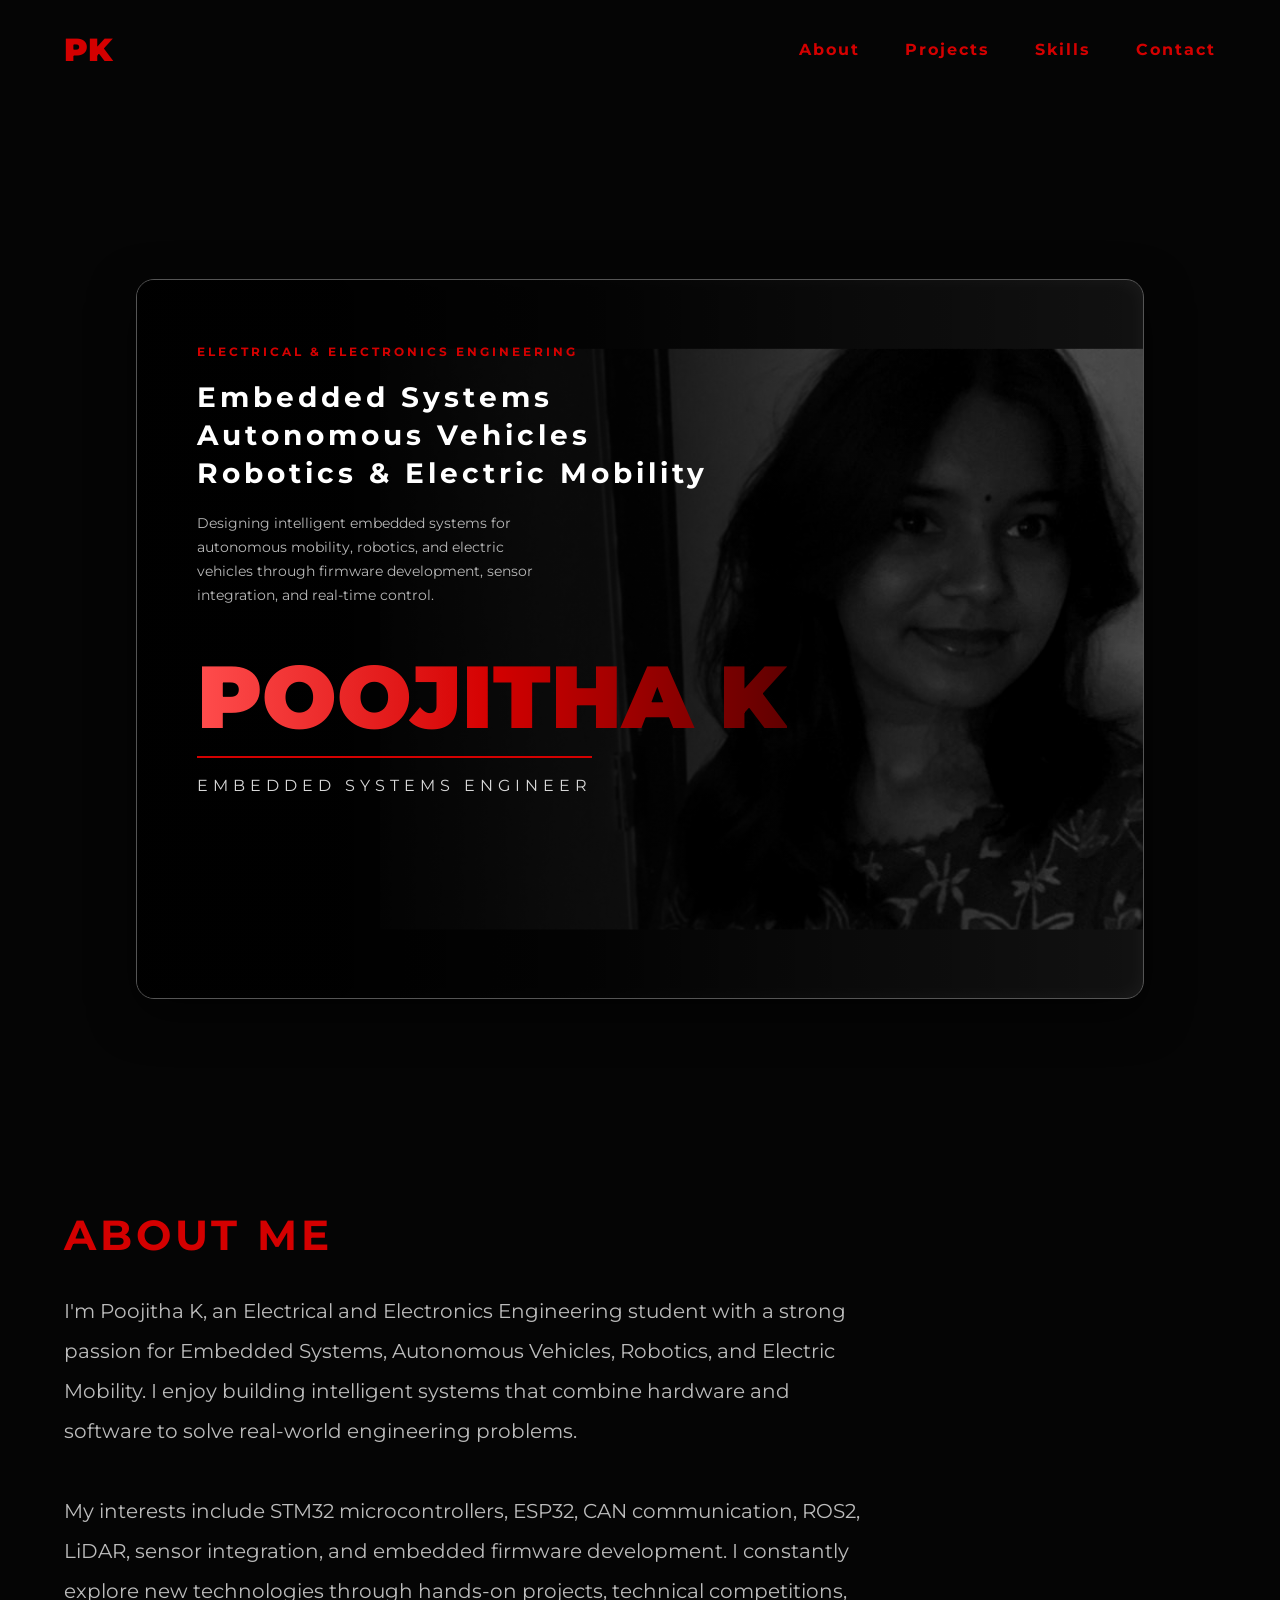
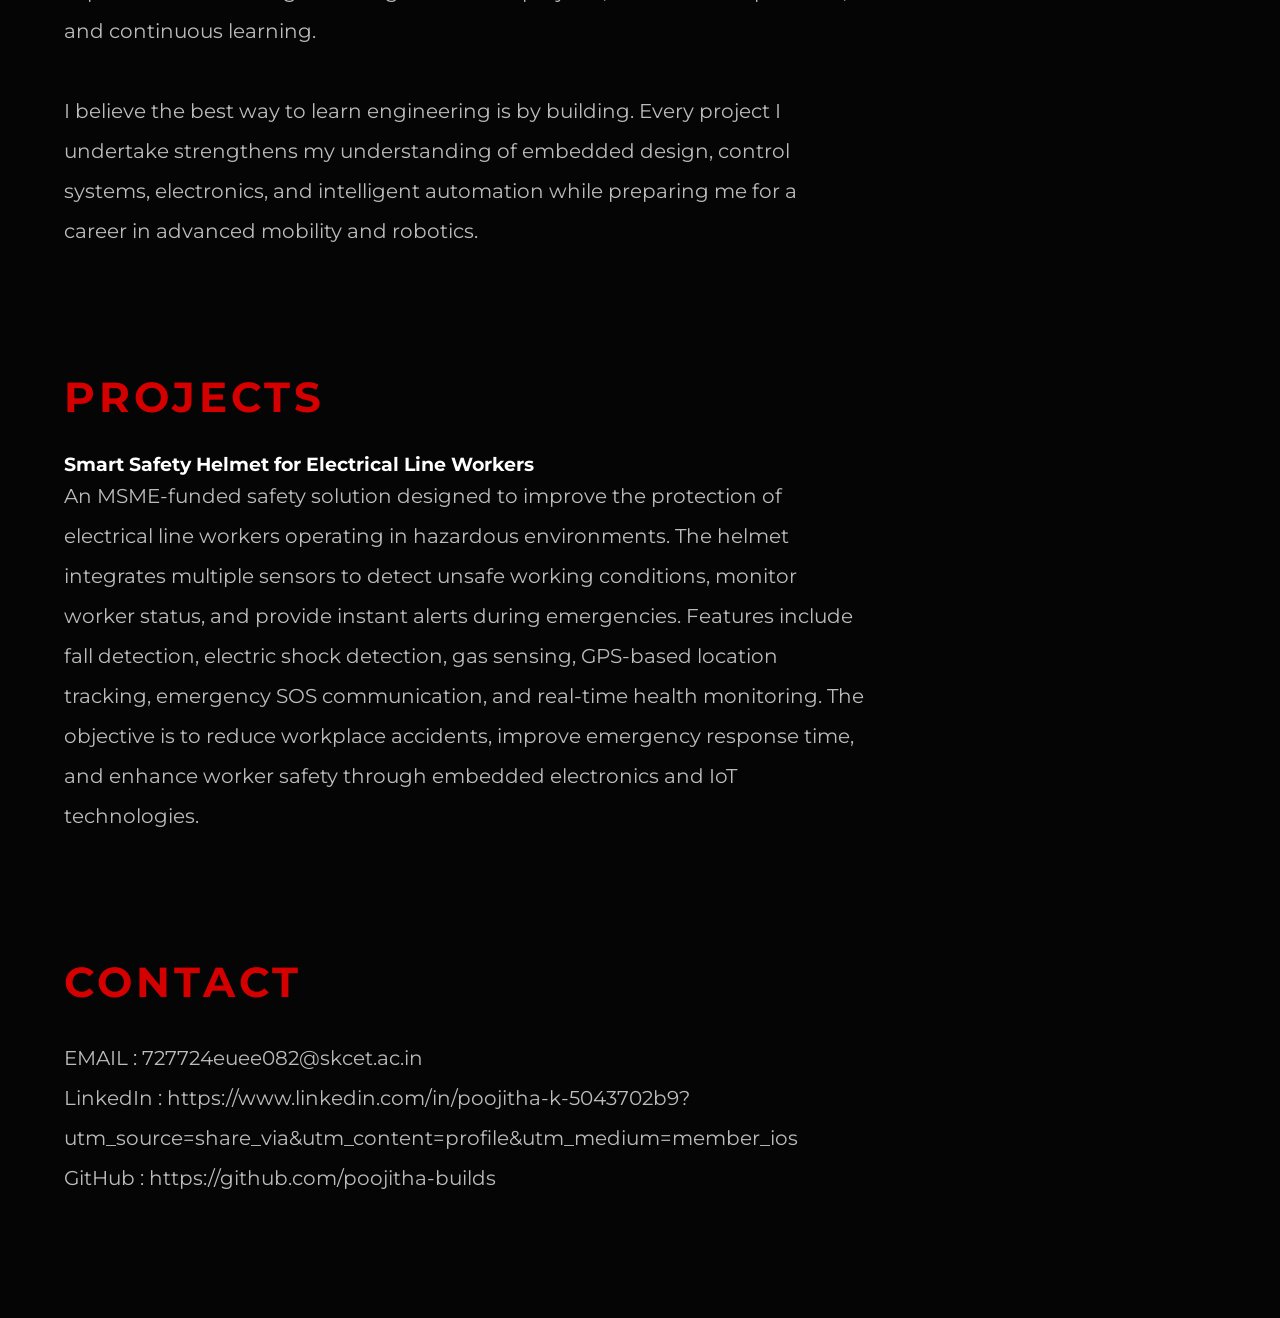
==== index.html @ c7d70cdf "Rename portfolio.html to index.html" ====
<!DOCTYPE html>
<html lang="en">
<head>
<meta charset="UTF-8">
<meta name="viewport" content="width=device-width, initial-scale=1.0">
<title>Poojitha Portfolio</title>

<link rel="stylesheet" href="style.css">

<link href="https://fonts.googleapis.com/css2?family=Montserrat:wght@300;500;700;900&display=swap" rel="stylesheet">

</head>

<body>

<nav>
    <h3>PK</h3>

    <ul>
        <li>About</li>
        <li>Projects</li>
        <li>Skills</li>
        <li>Contact</li>
    </ul>
</nav>


<section class="hero">

    <div class="hero-card">

        <img src="images/profile.jpeg" class="bg-image" alt="Profile">

        <div class="shade"></div>

        <div class="text">

    <p class="role">ELECTRICAL & ELECTRONICS ENGINEERING</p>

    <h2>
        Embedded Systems<br>
        Autonomous Vehicles<br>
        Robotics & Electric Mobility
    </h2>

    <p class="desc">
Designing intelligent embedded systems for autonomous mobility, robotics, and electric vehicles through firmware development, sensor integration, and real-time control.
</p>
    <h1>POOJITHA K</h1>

    <p class="designation">
        EMBEDDED SYSTEMS ENGINEER
    </p>

</div>
    </div>

</section>

<section id="about">
    <h2>ABOUT ME</h2>

    <p>
        I'm Poojitha K, an Electrical and Electronics Engineering student with a strong passion for Embedded Systems, Autonomous Vehicles, Robotics, and Electric Mobility. I enjoy building intelligent systems that combine hardware and software to solve real-world engineering problems.
        <br><br>
        My interests include STM32 microcontrollers, ESP32, CAN communication, ROS2, LiDAR, sensor integration, and embedded firmware development. I constantly explore new technologies through hands-on projects, technical competitions, and continuous learning.
        <br><br>
        I believe the best way to learn engineering is by building. Every project I undertake strengthens my understanding of embedded design, control systems, electronics, and intelligent automation while preparing me for a career in advanced mobility and robotics.
    </p>
</section>


<section id="projects">

<h2>PROJECTS</h2>

<div class="project">

<h3>Smart Safety Helmet for Electrical Line Workers</h3>

<p>

An MSME-funded safety solution designed to improve the protection of electrical line workers operating in hazardous environments.

The helmet integrates multiple sensors to detect unsafe working conditions, monitor worker status, and provide instant alerts during emergencies. Features include fall detection, electric shock detection, gas sensing, GPS-based location tracking, emergency SOS communication, and real-time health monitoring.

The objective is to reduce workplace accidents, improve emergency response time, and enhance worker safety through embedded electronics and IoT technologies.

</p>

</div>

</section>

<section id="contact">

<h2>CONTACT</h2>

<p>

EMAIL : 727724euee082@skcet.ac.in

</p>

<p>

LinkedIn : https://www.linkedin.com/in/poojitha-k-5043702b9?utm_source=share_via&utm_content=profile&utm_medium=member_ios

</p>

<p>

GitHub : https://github.com/poojitha-builds

</p>

</section>

</body>
</html>
---- style.css ----
*{
    margin:0;
    padding:0;
    box-sizing:border-box;
    font-family:Montserrat,sans-serif;
}

body{
    background:#050505;
    color:white;
    overflow-x:hidden;
}
section{

width:90%;

max-width:1200px;

margin:120px auto;

}
section h2{

font-size:42px; 

margin-bottom:30px;

color:#d40000;

letter-spacing:4px;

}
section p{

font-size:20px;

line-height:2;

color:#bcbcbc;

max-width:800px;

}

/* HERO */

.hero{
    width:100%;
    height:100vh;

    display:flex;
    justify-content:center;
    align-items:center;

    padding:40px;
}

.hero-card{

    position:relative;

    width:90%;
    max-width:1450px;

    height:80vh;

    overflow:hidden;

    border-radius:18px;

    border:1px solid #555;

    background:#111;

    box-shadow:
    0 15px 45px rgba(0,0,0,.6),
    inset 0 0 20px rgba(255,255,255,.05);

}

/* YOUR PHOTO */

.bg-image{
    position:absolute;

    top:50%;
    right:-3%;

    width:55%;
    height:auto;
    z-index:1;

    transform:translateY(-50%) rotate(-90deg) scale(1.05);

    transform-origin:center;

    object-fit:cover;

    filter:grayscale(100%)
           brightness(0.55)
           contrast(1.1);
}

/* DARK FADE */

.shade{

position:absolute;

inset:0;
z-index:2;

background:linear-gradient(

90deg,

rgba(0,0,0,.98) 20%,

rgba(0,0,0,.82) 45%,

rgba(0,0,0,.35) 75%,

transparent 100%

);

}

/* TEXT */

.text{

    position:absolute;

    left:60px;
    top:60px;

    width:590px;

    z-index:10;

}
.role{

    color:#d40000;

    font-size:12px;

    font-weight:700;

    letter-spacing:3px;

    margin-bottom:15px;

}
.text h2{

    color:white;

    font-size:28px;

    line-height:1.35;

    font-weight:700;

    margin-bottom:20px;

}
.desc{

    color:#b8b8b8;

    font-size:14px;

    line-height:1.7;

    width:360px;

    margin-bottom:45px;

}
.text h1{

    font-size:88px;

    line-height:1;

    font-weight:900;
    white-space:nowrap; 

    background:linear-gradient(
        90deg,
        #ff4d4d,
        #d40000,
        #600000
    );

    -webkit-background-clip:text;
    -webkit-text-fill-color:transparent;

    margin-bottom:15px;

}
.designation{

    display:inline-block;

    color:#d8d8d8;

    font-size:16px;

    letter-spacing:5px;

    border-top:2px solid #d40000;

    padding-top:12px;

}
nav{
    width:90%;
    max-width:1450px;
    margin:30px auto;

    display:flex;
    justify-content:space-between;
    align-items:center;
}

nav h3{
    color:#d40000;
    font-size:32px;
    font-weight:900;
}

nav ul{
    display:flex;
    list-style:none;
    gap:45px;
}

nav ul li{

    color:#d40000;

    font-weight:700;

    letter-spacing:2px;

    cursor:pointer;

    transition:.3s;
}

nav ul li:hover{

    color:white;

}
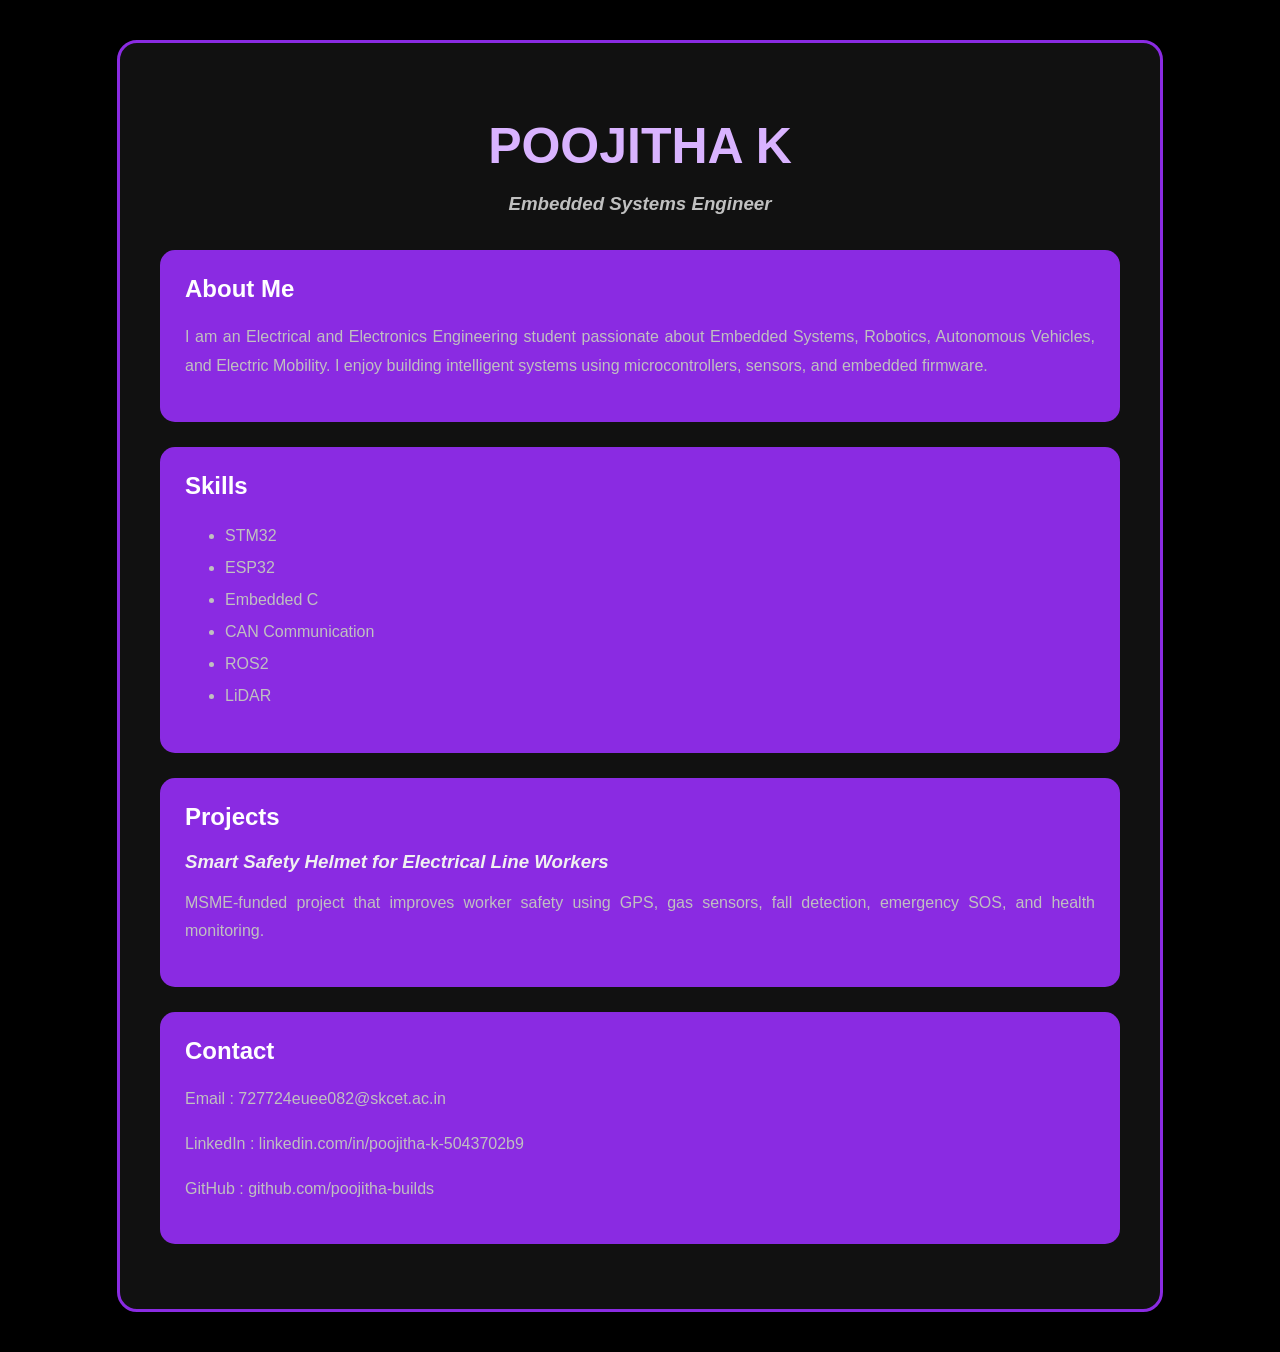
==== commit 113a1cf6: "Add files via upload" ====
--- a/index.html
+++ b/index.html
@@ -1,120 +1,60 @@
 <!DOCTYPE html>
-<html lang="en">
+<html>
 <head>
-<meta charset="UTF-8">
-<meta name="viewport" content="width=device-width, initial-scale=1.0">
-<title>Poojitha Portfolio</title>
-
-<link rel="stylesheet" href="style.css">
-
-<link href="https://fonts.googleapis.com/css2?family=Montserrat:wght@300;500;700;900&display=swap" rel="stylesheet">
-
+    <title>Poojitha Portfolio</title>
+    <link rel="stylesheet" href="style.css">
 </head>
-
 <body>
 
-<nav>
-    <h3>PK</h3>
+<div class="main-box">
 
-    <ul>
-        <li>About</li>
-        <li>Projects</li>
-        <li>Skills</li>
-        <li>Contact</li>
-    </ul>
-</nav>
+    <h1>POOJITHA K</h1>
+    <h3>Embedded Systems Engineer</h3>
 
+    <div class="card">
+        <h2>About Me</h2>
 
-<section class="hero">
-
-    <div class="hero-card">
-
-        <img src="images/profile.jpeg" class="bg-image" alt="Profile">
-
-        <div class="shade"></div>
-
-        <div class="text">
-
-    <p class="role">ELECTRICAL & ELECTRONICS ENGINEERING</p>
-
-    <h2>
-        Embedded Systems<br>
-        Autonomous Vehicles<br>
-        Robotics & Electric Mobility
-    </h2>
-
-    <p class="desc">
-Designing intelligent embedded systems for autonomous mobility, robotics, and electric vehicles through firmware development, sensor integration, and real-time control.
-</p>
-    <h1>POOJITHA K</h1>
-
-    <p class="designation">
-        EMBEDDED SYSTEMS ENGINEER
-    </p>
-
-</div>
+        <p>
+            I am an Electrical and Electronics Engineering student passionate
+            about Embedded Systems, Robotics, Autonomous Vehicles, and Electric
+            Mobility. I enjoy building intelligent systems using
+            microcontrollers, sensors, and embedded firmware.
+        </p>
     </div>
 
-</section>
+    <div class="card">
+        <h2>Skills</h2>
 
-<section id="about">
-    <h2>ABOUT ME</h2>
+        <ul>
+            <li>STM32</li>
+            <li>ESP32</li>
+            <li>Embedded C</li>
+            <li>CAN Communication</li>
+            <li>ROS2</li>
+            <li>LiDAR</li>
+        </ul>
+    </div>
 
-    <p>
-        I'm Poojitha K, an Electrical and Electronics Engineering student with a strong passion for Embedded Systems, Autonomous Vehicles, Robotics, and Electric Mobility. I enjoy building intelligent systems that combine hardware and software to solve real-world engineering problems.
-        <br><br>
-        My interests include STM32 microcontrollers, ESP32, CAN communication, ROS2, LiDAR, sensor integration, and embedded firmware development. I constantly explore new technologies through hands-on projects, technical competitions, and continuous learning.
-        <br><br>
-        I believe the best way to learn engineering is by building. Every project I undertake strengthens my understanding of embedded design, control systems, electronics, and intelligent automation while preparing me for a career in advanced mobility and robotics.
-    </p>
-</section>
+    <div class="card">
+        <h2>Projects</h2>
 
+        <h3>Smart Safety Helmet for Electrical Line Workers</h3>
 
-<section id="projects">
+        <p>
+            MSME-funded project that improves worker safety using GPS,
+            gas sensors, fall detection, emergency SOS, and health monitoring.
+        </p>
+    </div>
 
-<h2>PROJECTS</h2>
+    <div class="card">
+        <h2>Contact</h2>
 
-<div class="project">
-
-<h3>Smart Safety Helmet for Electrical Line Workers</h3>
-
-<p>
-
-An MSME-funded safety solution designed to improve the protection of electrical line workers operating in hazardous environments.
-
-The helmet integrates multiple sensors to detect unsafe working conditions, monitor worker status, and provide instant alerts during emergencies. Features include fall detection, electric shock detection, gas sensing, GPS-based location tracking, emergency SOS communication, and real-time health monitoring.
-
-The objective is to reduce workplace accidents, improve emergency response time, and enhance worker safety through embedded electronics and IoT technologies.
-
-</p>
+        <p>Email : 727724euee082@skcet.ac.in</p>
+        <p>LinkedIn : linkedin.com/in/poojitha-k-5043702b9</p>
+        <p>GitHub : github.com/poojitha-builds</p>
+    </div>
 
 </div>
 
-</section>
-
-<section id="contact">
-
-<h2>CONTACT</h2>
-
-<p>
-
-EMAIL : 727724euee082@skcet.ac.in
-
-</p>
-
-<p>
-
-LinkedIn : https://www.linkedin.com/in/poojitha-k-5043702b9?utm_source=share_via&utm_content=profile&utm_medium=member_ios
-
-</p>
-
-<p>
-
-GitHub : https://github.com/poojitha-builds
-
-</p>
-
-</section>
-
 </body>
-</html>
+</html>
--- a/style.css
+++ b/style.css
@@ -1,258 +1,73 @@
-*{
+body{
     margin:0;
-    padding:0;
-    box-sizing:border-box;
-    font-family:Montserrat,sans-serif;
+    background:#000;
+    font-family:Verdana,sans-serif;
+    color:white;
 }
 
-body{
-    background:#050505;
-    color:white;
-    overflow-x:hidden;
-}
-section{
+/* Main Portfolio Box */
 
-width:90%;
-
-max-width:1200px;
-
-margin:120px auto;
-
-}
-section h2{
-
-font-size:42px; 
-
-margin-bottom:30px;
-
-color:#d40000;
-
-letter-spacing:4px;
-
-}
-section p{
-
-font-size:20px;
-
-line-height:2;
-
-color:#bcbcbc;
-
-max-width:800px;
-
+.main-box{
+    width:75%;
+    margin:40px auto;
+    padding:40px;
+    background:#111;
+    border:3px solid #8A2BE2;
+    border-radius:20px;
 }
 
-/* HERO */
+/* Name */
 
-.hero{
-    width:100%;
-    height:100vh;
-
-    display:flex;
-    justify-content:center;
-    align-items:center;
-
-    padding:40px;
+h1{
+    text-align:center;
+    color:#d9b3ff;
+    font-size:50px;
+    margin-bottom:8px;
 }
 
-.hero-card{
+/* Designation */
 
-    position:relative;
-
-    width:90%;
-    max-width:1450px;
-
-    height:80vh;
-
-    overflow:hidden;
-
-    border-radius:18px;
-
-    border:1px solid #555;
-
-    background:#111;
-
-    box-shadow:
-    0 15px 45px rgba(0,0,0,.6),
-    inset 0 0 20px rgba(255,255,255,.05);
-
+h3{
+    text-align:center;
+    color:silver;
+    font-style:italic;
+    margin-bottom:35px;
 }
 
-/* YOUR PHOTO */
+/* Section Cards */
 
-.bg-image{
-    position:absolute;
-
-    top:50%;
-    right:-3%;
-
-    width:55%;
-    height:auto;
-    z-index:1;
-
-    transform:translateY(-50%) rotate(-90deg) scale(1.05);
-
-    transform-origin:center;
-
-    object-fit:cover;
-
-    filter:grayscale(100%)
-           brightness(0.55)
-           contrast(1.1);
+.card{
+    background:#8A2BE2;
+    color:white;
+    padding:25px;
+    margin:25px 0;
+    border-radius:15px;
 }
 
-/* DARK FADE */
+/* Headings */
 
-.shade{
-
-position:absolute;
-
-inset:0;
-z-index:2;
-
-background:linear-gradient(
-
-90deg,
-
-rgba(0,0,0,.98) 20%,
-
-rgba(0,0,0,.82) 45%,
-
-rgba(0,0,0,.35) 75%,
-
-transparent 100%
-
-);
-
+.card h2{
+    color:white;
+    margin-top:0;
 }
 
-/* TEXT */
-
-.text{
-
-    position:absolute;
-
-    left:60px;
-    top:60px;
-
-    width:590px;
-
-    z-index:10;
-
-}
-.role{
-
-    color:#d40000;
-
-    font-size:12px;
-
-    font-weight:700;
-
-    letter-spacing:3px;
-
+.card h3{
+    color:#f0f0f0;
+    text-align:left;
     margin-bottom:15px;
-
-}
-.text h2{
-
-    color:white;
-
-    font-size:28px;
-
-    line-height:1.35;
-
-    font-weight:700;
-
-    margin-bottom:20px;
-
-}
-.desc{
-
-    color:#b8b8b8;
-
-    font-size:14px;
-
-    line-height:1.7;
-
-    width:360px;
-
-    margin-bottom:45px;
-
-}
-.text h1{
-
-    font-size:88px;
-
-    line-height:1;
-
-    font-weight:900;
-    white-space:nowrap; 
-
-    background:linear-gradient(
-        90deg,
-        #ff4d4d,
-        #d40000,
-        #600000
-    );
-
-    -webkit-background-clip:text;
-    -webkit-text-fill-color:transparent;
-
-    margin-bottom:15px;
-
-}
-.designation{
-
-    display:inline-block;
-
-    color:#d8d8d8;
-
-    font-size:16px;
-
-    letter-spacing:5px;
-
-    border-top:2px solid #d40000;
-
-    padding-top:12px;
-
-}
-nav{
-    width:90%;
-    max-width:1450px;
-    margin:30px auto;
-
-    display:flex;
-    justify-content:space-between;
-    align-items:center;
 }
 
-nav h3{
-    color:#d40000;
-    font-size:32px;
-    font-weight:900;
+/* Paragraph */
+
+.card p{
+    color:silver;
+    line-height:1.8;
+    text-align:justify;
 }
 
-nav ul{
-    display:flex;
-    list-style:none;
-    gap:45px;
-}
+/* Skills */
 
-nav ul li{
-
-    color:#d40000;
-
-    font-weight:700;
-
-    letter-spacing:2px;
-
-    cursor:pointer;
-
-    transition:.3s;
-}
-
-nav ul li:hover{
-
-    color:white;
-
-}
+.card ul{
+    color:silver;
+    line-height:2;
+}
